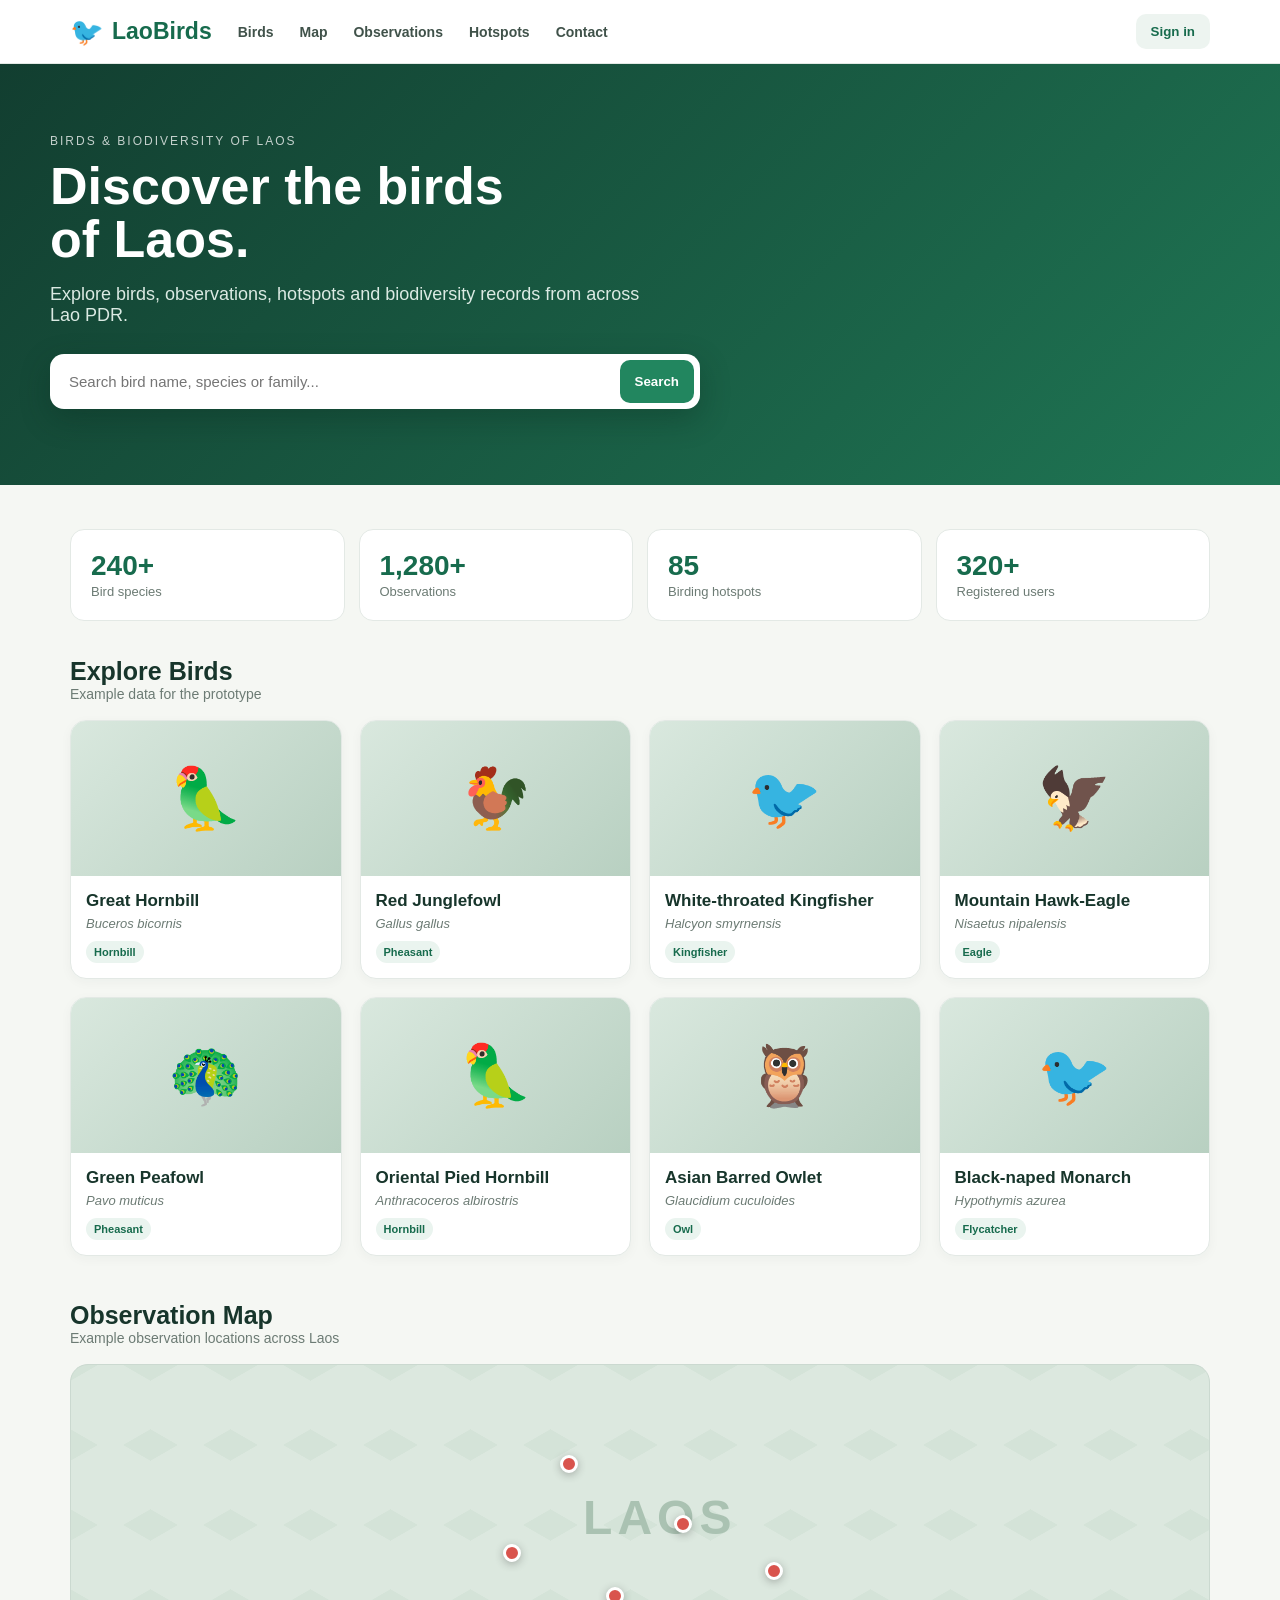
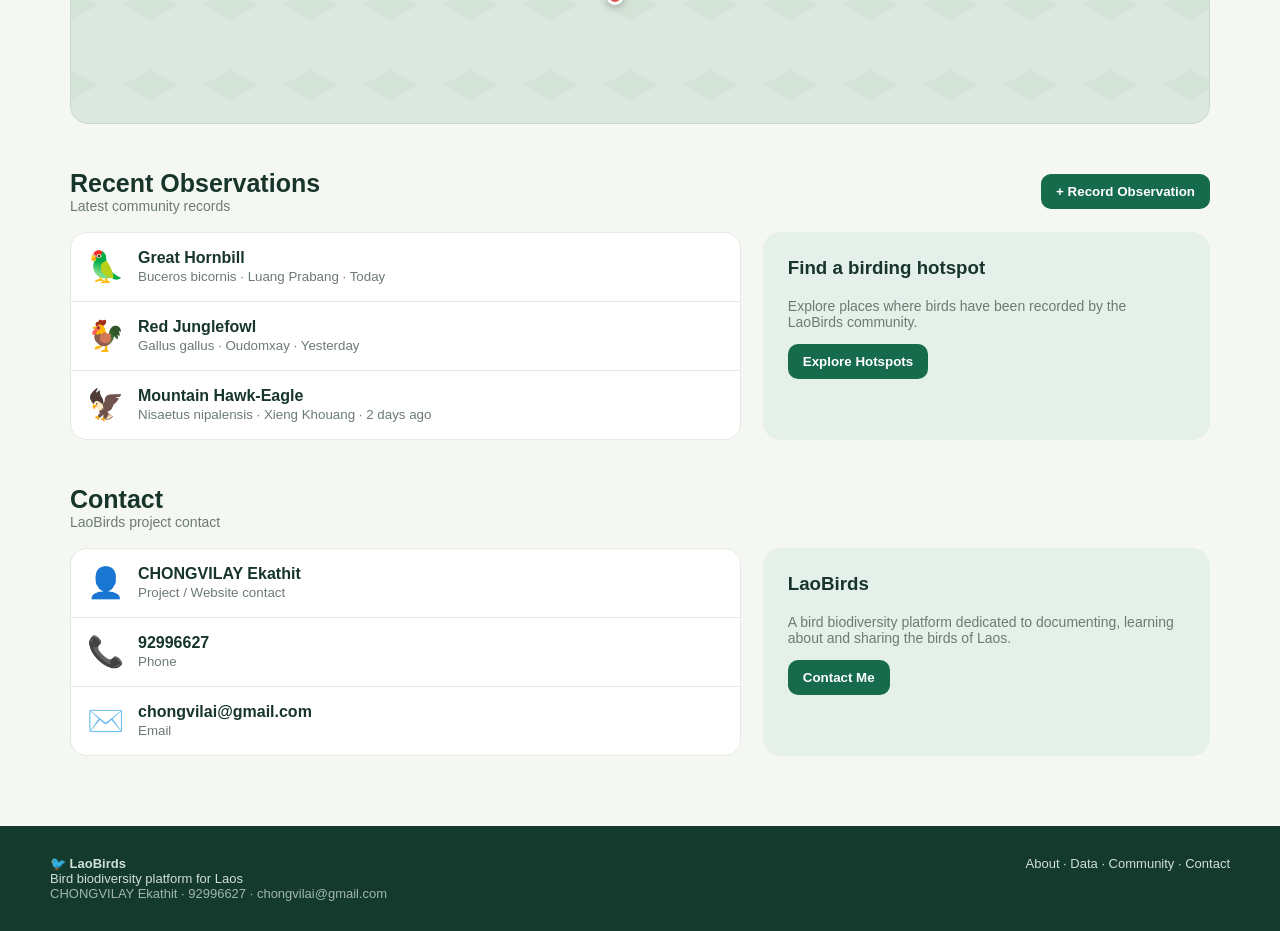
==== index.html @ c9598adb "Rename Index.html to index.html" ====
<!DOCTYPE html>
<html lang="en">
<head>
<meta charset="UTF-8">
<meta name="viewport" content="width=device-width, initial-scale=1.0">
<title>LaoBirds — Prototype</title>
<style>
:root{--green:#176b4d;--green2:#22865f;--cream:#f5f7f3;--dark:#17352b;--muted:#6c7b74;--card:#fff;--line:#e3e9e5}
*{box-sizing:border-box} body{margin:0;font-family:Inter,Arial,sans-serif;background:var(--cream);color:var(--dark)}
header{background:#fff;border-bottom:1px solid var(--line);position:sticky;top:0;z-index:10}
.nav{max-width:1180px;margin:auto;padding:14px 20px;display:flex;align-items:center;gap:26px}
.logo{font-size:23px;font-weight:800;color:var(--green);display:flex;align-items:center;gap:8px}
.logo span{font-size:27px}.nav a{color:#40524a;text-decoration:none;font-weight:600;font-size:14px}.nav a:hover{color:var(--green)}
.spacer{flex:1}.btn{border:0;border-radius:10px;padding:10px 15px;font-weight:700;cursor:pointer}.login{background:#edf4f0;color:var(--green)}
.hero{background:linear-gradient(135deg,#123e30,#1f7654);color:#fff;padding:70px 20px 76px}
.hero-inner{max-width:1180px;margin:auto}.eyebrow{text-transform:uppercase;letter-spacing:2px;font-size:12px;opacity:.75}
h1{font-size:52px;line-height:1.02;margin:12px 0}.hero p{font-size:18px;max-width:600px;color:#dbeae3}
.search{display:flex;max-width:650px;background:#fff;border-radius:14px;padding:6px;margin-top:28px;box-shadow:0 10px 30px #08291d55}
.search input{flex:1;border:0;outline:0;padding:13px;font-size:15px}.search button{background:var(--green2);color:white;border-radius:10px}
main{max-width:1180px;margin:auto;padding:34px 20px 70px}.section-head{display:flex;justify-content:space-between;align-items:center;margin:18px 0}.section-head h2{margin:0;font-size:25px}.muted{color:var(--muted);font-size:14px}
.cards{display:grid;grid-template-columns:repeat(4,1fr);gap:18px}.card{background:var(--card);border:1px solid var(--line);border-radius:16px;overflow:hidden;box-shadow:0 3px 12px #183d2b0a}.bird-img{height:155px;background:linear-gradient(135deg,#d9e8de,#b8d0c1);display:flex;align-items:center;justify-content:center;font-size:60px}.card-body{padding:15px}.card h3{margin:0 0 5px;font-size:17px}.latin{font-style:italic;color:var(--muted);font-size:13px}.tag{display:inline-block;background:#eaf4ef;color:var(--green);font-size:11px;font-weight:700;border-radius:20px;padding:5px 8px;margin-top:10px}
.stats{display:grid;grid-template-columns:repeat(4,1fr);gap:14px;margin:10px 0 36px}.stat{background:#fff;border:1px solid var(--line);padding:20px;border-radius:14px}.stat b{display:block;font-size:28px;color:var(--green)}.stat span{font-size:13px;color:var(--muted)}
.map{height:360px;border-radius:18px;background:#dce8df;position:relative;overflow:hidden;border:1px solid #cbd9d0;background-image:linear-gradient(30deg,#d4e3d8 12%,transparent 12.5%,transparent 87%,#d4e3d8 87.5%),linear-gradient(150deg,#d4e3d8 12%,transparent 12.5%,transparent 87%,#d4e3d8 87.5%);background-size:80px 80px}
.map:before{content:"LAOS";position:absolute;left:45%;top:35%;font-size:48px;font-weight:800;color:#aac2b2;letter-spacing:5px}
.pin{position:absolute;width:18px;height:18px;background:#d9544d;border:3px solid #fff;border-radius:50%;box-shadow:0 2px 8px #3335}.p1{left:43%;top:25%}.p2{left:53%;top:42%}.p3{left:47%;top:62%}.p4{left:61%;top:55%}.p5{left:38%;top:50%}
.activity{display:grid;grid-template-columns:1.5fr 1fr;gap:22px}.list{background:#fff;border:1px solid var(--line);border-radius:16px;overflow:hidden}.obs{padding:16px;border-bottom:1px solid var(--line);display:flex;gap:14px}.obs:last-child{border-bottom:0}.obs .icon{font-size:30px}.obs strong{display:block}.obs small{color:var(--muted)}
.cta{background:#e4f0e9;border-radius:18px;padding:25px}.cta h3{margin-top:0}.primary{background:var(--green);color:#fff}
footer{background:#143a2d;color:#cfe0d8;padding:30px 20px}.foot{max-width:1180px;margin:auto;display:flex;justify-content:space-between;font-size:13px}
.modal{display:none;position:fixed;inset:0;background:#0007;z-index:30;align-items:center;justify-content:center;padding:20px}.modal.open{display:flex}.modalbox{background:#fff;border-radius:18px;max-width:520px;width:100%;padding:25px}.close{float:right;border:0;background:none;font-size:24px;cursor:pointer}
@media(max-width:850px){.cards{grid-template-columns:repeat(2,1fr)}.stats{grid-template-columns:repeat(2,1fr)}.activity{grid-template-columns:1fr}.nav a{display:none}h1{font-size:40px}}
@media(max-width:520px){.cards{grid-template-columns:1fr 1fr;gap:10px}.bird-img{height:115px}.hero{padding-top:45px}.foot{display:block}}
</style>
</head>
<body>
<header><nav class="nav">
<div class="logo"><span>🐦</span> LaoBirds</div>
<a href="#birds">Birds</a><a href="#map">Map</a><a href="#observations">Observations</a><a href="#hotspots">Hotspots</a><a href="#contact">Contact</a>
<div class="spacer"></div><button class="btn login" onclick="openModal()">Sign in</button>
</nav></header>

<section class="hero"><div class="hero-inner">
<div class="eyebrow">Birds & Biodiversity of Laos</div>
<h1>Discover the birds<br>of Laos.</h1>
<p>Explore birds, observations, hotspots and biodiversity records from across Lao PDR.</p>
<div class="search"><input id="search" placeholder="Search bird name, species or family..." oninput="filterBirds()"><button class="btn" onclick="document.getElementById('birds').scrollIntoView({behavior:'smooth'})">Search</button></div>
</div></section>

<main>
<div class="stats">
<div class="stat"><b>240+</b><span>Bird species</span></div>
<div class="stat"><b>1,280+</b><span>Observations</span></div>
<div class="stat"><b>85</b><span>Birding hotspots</span></div>
<div class="stat"><b>320+</b><span>Registered users</span></div>
</div>

<section id="birds"><div class="section-head"><div><h2>Explore Birds</h2><div class="muted">Example data for the prototype</div></div></div>
<div class="cards" id="birdCards"></div></section>

<section id="map" style="margin-top:45px"><div class="section-head"><div><h2>Observation Map</h2><div class="muted">Example observation locations across Laos</div></div></div>
<div class="map"><i class="pin p1"></i><i class="pin p2"></i><i class="pin p3"></i><i class="pin p4"></i><i class="pin p5"></i></div></section>

<section id="observations" style="margin-top:45px"><div class="section-head"><div><h2>Recent Observations</h2><div class="muted">Latest community records</div></div><button class="btn primary" onclick="openModal('Record an Observation')">+ Record Observation</button></div>
<div class="activity">
<div class="list">
<div class="obs"><div class="icon">🦜</div><div><strong>Great Hornbill</strong><small>Buceros bicornis · Luang Prabang · Today</small></div></div>
<div class="obs"><div class="icon">🐓</div><div><strong>Red Junglefowl</strong><small>Gallus gallus · Oudomxay · Yesterday</small></div></div>
<div class="obs"><div class="icon">🦅</div><div><strong>Mountain Hawk-Eagle</strong><small>Nisaetus nipalensis · Xieng Khouang · 2 days ago</small></div></div>
</div>
<div class="cta" id="hotspots"><h3>Find a birding hotspot</h3><p class="muted">Explore places where birds have been recorded by the LaoBirds community.</p><button class="btn primary" onclick="alert('Hotspots module — prototype')">Explore Hotspots</button></div>
</div></section>

<section id="contact" style="margin-top:45px">
  <div class="section-head">
    <div>
      <h2>Contact</h2>
      <div class="muted">LaoBirds project contact</div>
    </div>
  </div>
  <div class="activity">
    <div class="list">
      <div class="obs">
        <div class="icon">👤</div>
        <div><strong>CHONGVILAY Ekathit</strong><small>Project / Website contact</small></div>
      </div>
      <div class="obs">
        <div class="icon">📞</div>
        <div><strong>92996627</strong><small>Phone</small></div>
      </div>
      <div class="obs">
        <div class="icon">✉️</div>
        <div><strong>chongvilai@gmail.com</strong><small>Email</small></div>
      </div>
    </div>
    <div class="cta">
      <h3>LaoBirds</h3>
      <p class="muted">A bird biodiversity platform dedicated to documenting, learning about and sharing the birds of Laos.</p>
      <button class="btn primary" onclick="location.href='mailto:chongvilai@gmail.com'">Contact Me</button>
    </div>
  </div>
</section>

</main>

<footer><div class="foot"><div><b>🐦 LaoBirds</b><br>Bird biodiversity platform for Laos<br><span style='opacity:.75'>CHONGVILAY Ekathit · 92996627 · chongvilai@gmail.com</span></div><div>About · Data · Community · Contact</div></div></footer>

<div class="modal" id="modal"><div class="modalbox"><button class="close" onclick="closeModal()">×</button><h2 id="modalTitle">Sign in</h2><p class="muted">This is a prototype. The real account and database system will be connected later.</p><input style="width:100%;padding:12px;border:1px solid #ddd;border-radius:10px;margin:8px 0" placeholder="Email"><input style="width:100%;padding:12px;border:1px solid #ddd;border-radius:10px;margin:8px 0" placeholder="Password" type="password"><button class="btn primary" style="width:100%;margin-top:8px">Continue</button></div></div>

<script>
const birds=[
["Great Hornbill","Buceros bicornis","🦜","Hornbill"],
["Red Junglefowl","Gallus gallus","🐓","Pheasant"],
["White-throated Kingfisher","Halcyon smyrnensis","🐦","Kingfisher"],
["Mountain Hawk-Eagle","Nisaetus nipalensis","🦅","Eagle"],
["Green Peafowl","Pavo muticus","🦚","Pheasant"],
["Oriental Pied Hornbill","Anthracoceros albirostris","🦜","Hornbill"],
["Asian Barred Owlet","Glaucidium cuculoides","🦉","Owl"],
["Black-naped Monarch","Hypothymis azurea","🐦","Flycatcher"]
];
function renderBirds(list=birds){
document.getElementById('birdCards').innerHTML=list.map((b,i)=>`<article class="card" onclick="openModal('${b[0]}')"><div class="bird-img">${b[2]}</div><div class="card-body"><h3>${b[0]}</h3><div class="latin">${b[1]}</div><span class="tag">${b[3]}</span></div></article>`).join('');
}
function filterBirds(){const q=document.getElementById('search').value.toLowerCase();renderBirds(birds.filter(b=>b.join(' ').toLowerCase().includes(q)))}
function openModal(title='Sign in'){document.getElementById('modalTitle').textContent=title;document.getElementById('modal').classList.add('open')}
function closeModal(){document.getElementById('modal').classList.remove('open')}
renderBirds();
</script>
</body>
</html>
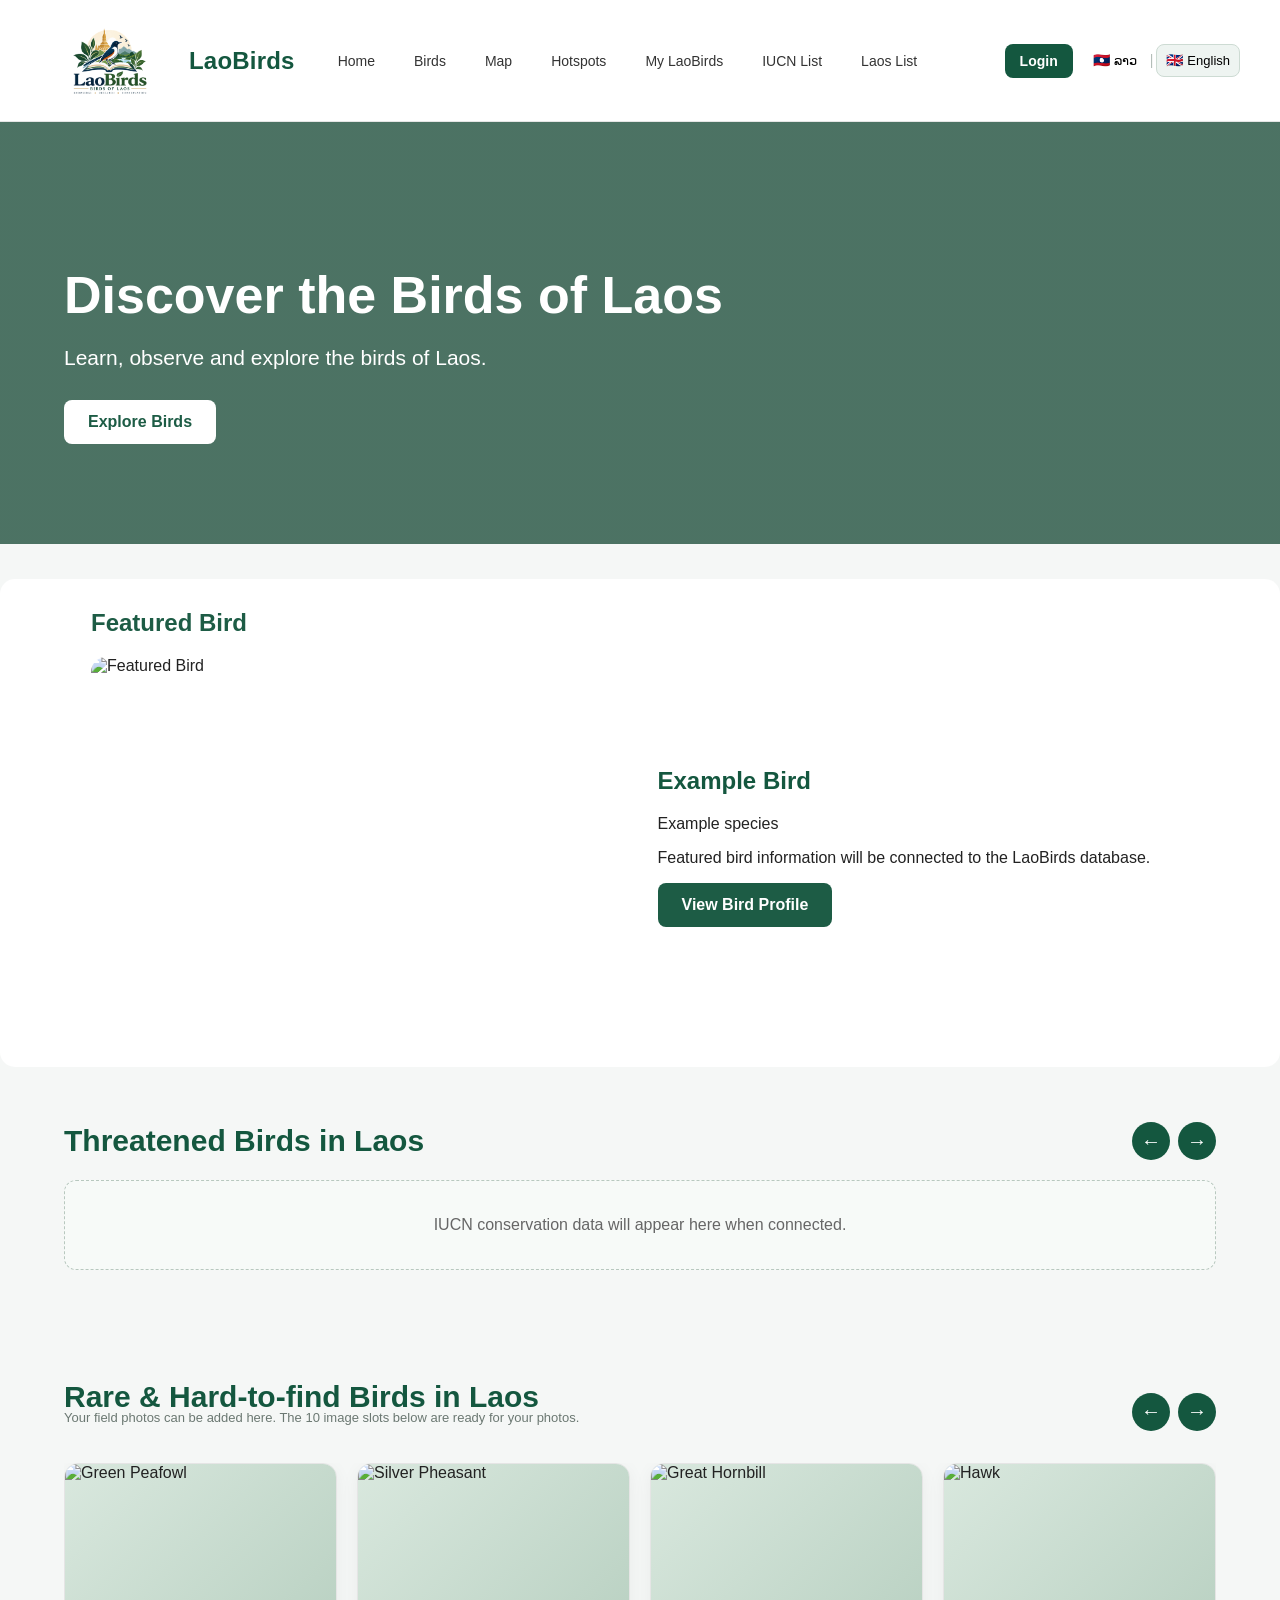
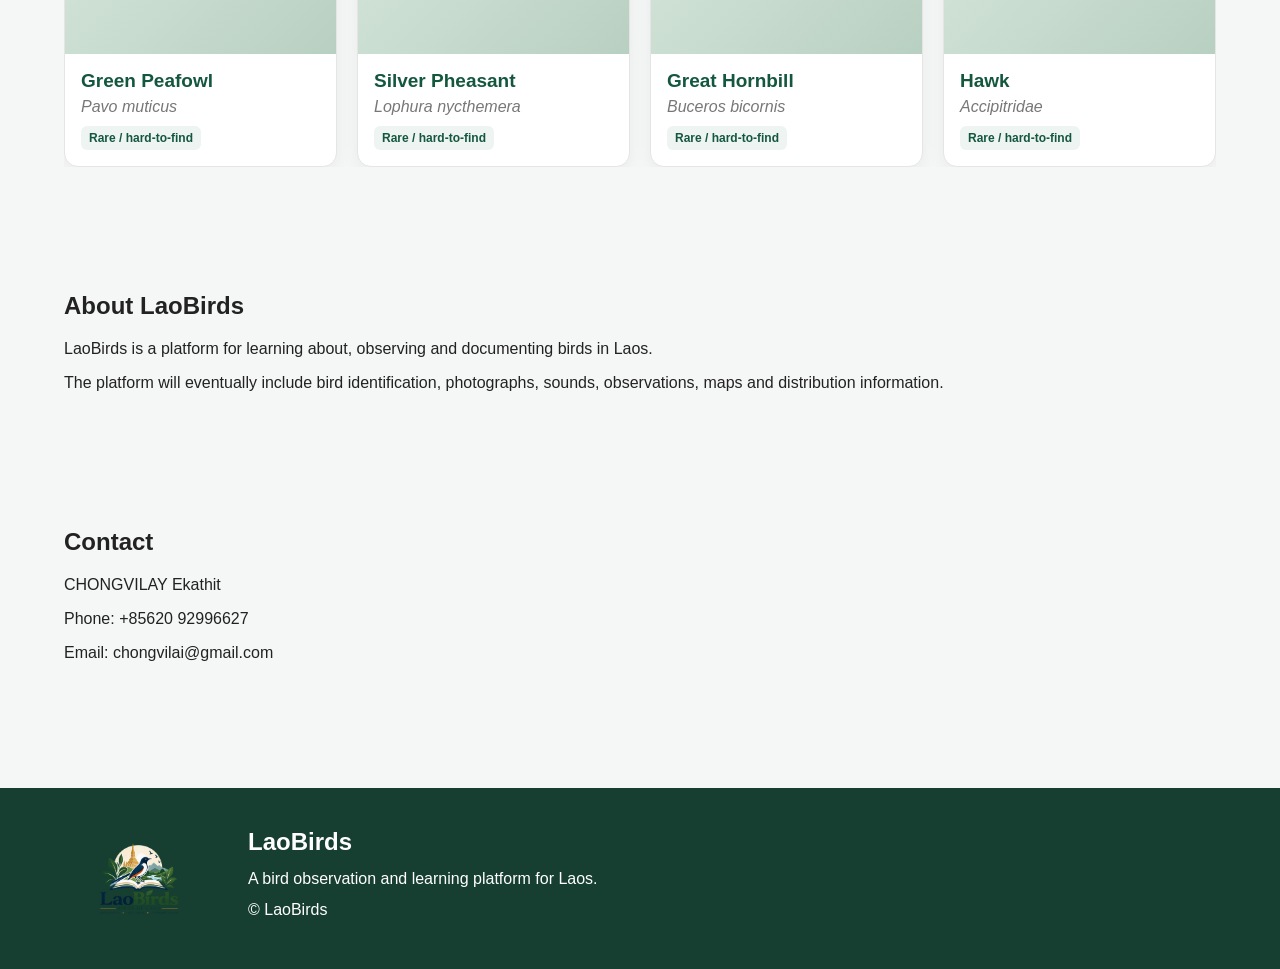
==== commit 0f3d3e00: "Add files via upload" ====
--- a/index.html
+++ b/index.html
@@ -1,128 +1,1281 @@
 <!DOCTYPE html>
 <html lang="en">
 <head>
-<meta charset="UTF-8">
-<meta name="viewport" content="width=device-width, initial-scale=1.0">
-<title>LaoBirds — Prototype</title>
-<style>
-:root{--green:#176b4d;--green2:#22865f;--cream:#f5f7f3;--dark:#17352b;--muted:#6c7b74;--card:#fff;--line:#e3e9e5}
-*{box-sizing:border-box} body{margin:0;font-family:Inter,Arial,sans-serif;background:var(--cream);color:var(--dark)}
-header{background:#fff;border-bottom:1px solid var(--line);position:sticky;top:0;z-index:10}
-.nav{max-width:1180px;margin:auto;padding:14px 20px;display:flex;align-items:center;gap:26px}
-.logo{font-size:23px;font-weight:800;color:var(--green);display:flex;align-items:center;gap:8px}
-.logo span{font-size:27px}.nav a{color:#40524a;text-decoration:none;font-weight:600;font-size:14px}.nav a:hover{color:var(--green)}
-.spacer{flex:1}.btn{border:0;border-radius:10px;padding:10px 15px;font-weight:700;cursor:pointer}.login{background:#edf4f0;color:var(--green)}
-.hero{background:linear-gradient(135deg,#123e30,#1f7654);color:#fff;padding:70px 20px 76px}
-.hero-inner{max-width:1180px;margin:auto}.eyebrow{text-transform:uppercase;letter-spacing:2px;font-size:12px;opacity:.75}
-h1{font-size:52px;line-height:1.02;margin:12px 0}.hero p{font-size:18px;max-width:600px;color:#dbeae3}
-.search{display:flex;max-width:650px;background:#fff;border-radius:14px;padding:6px;margin-top:28px;box-shadow:0 10px 30px #08291d55}
-.search input{flex:1;border:0;outline:0;padding:13px;font-size:15px}.search button{background:var(--green2);color:white;border-radius:10px}
-main{max-width:1180px;margin:auto;padding:34px 20px 70px}.section-head{display:flex;justify-content:space-between;align-items:center;margin:18px 0}.section-head h2{margin:0;font-size:25px}.muted{color:var(--muted);font-size:14px}
-.cards{display:grid;grid-template-columns:repeat(4,1fr);gap:18px}.card{background:var(--card);border:1px solid var(--line);border-radius:16px;overflow:hidden;box-shadow:0 3px 12px #183d2b0a}.bird-img{height:155px;background:linear-gradient(135deg,#d9e8de,#b8d0c1);display:flex;align-items:center;justify-content:center;font-size:60px}.card-body{padding:15px}.card h3{margin:0 0 5px;font-size:17px}.latin{font-style:italic;color:var(--muted);font-size:13px}.tag{display:inline-block;background:#eaf4ef;color:var(--green);font-size:11px;font-weight:700;border-radius:20px;padding:5px 8px;margin-top:10px}
-.stats{display:grid;grid-template-columns:repeat(4,1fr);gap:14px;margin:10px 0 36px}.stat{background:#fff;border:1px solid var(--line);padding:20px;border-radius:14px}.stat b{display:block;font-size:28px;color:var(--green)}.stat span{font-size:13px;color:var(--muted)}
-.map{height:360px;border-radius:18px;background:#dce8df;position:relative;overflow:hidden;border:1px solid #cbd9d0;background-image:linear-gradient(30deg,#d4e3d8 12%,transparent 12.5%,transparent 87%,#d4e3d8 87.5%),linear-gradient(150deg,#d4e3d8 12%,transparent 12.5%,transparent 87%,#d4e3d8 87.5%);background-size:80px 80px}
-.map:before{content:"LAOS";position:absolute;left:45%;top:35%;font-size:48px;font-weight:800;color:#aac2b2;letter-spacing:5px}
-.pin{position:absolute;width:18px;height:18px;background:#d9544d;border:3px solid #fff;border-radius:50%;box-shadow:0 2px 8px #3335}.p1{left:43%;top:25%}.p2{left:53%;top:42%}.p3{left:47%;top:62%}.p4{left:61%;top:55%}.p5{left:38%;top:50%}
-.activity{display:grid;grid-template-columns:1.5fr 1fr;gap:22px}.list{background:#fff;border:1px solid var(--line);border-radius:16px;overflow:hidden}.obs{padding:16px;border-bottom:1px solid var(--line);display:flex;gap:14px}.obs:last-child{border-bottom:0}.obs .icon{font-size:30px}.obs strong{display:block}.obs small{color:var(--muted)}
-.cta{background:#e4f0e9;border-radius:18px;padding:25px}.cta h3{margin-top:0}.primary{background:var(--green);color:#fff}
-footer{background:#143a2d;color:#cfe0d8;padding:30px 20px}.foot{max-width:1180px;margin:auto;display:flex;justify-content:space-between;font-size:13px}
-.modal{display:none;position:fixed;inset:0;background:#0007;z-index:30;align-items:center;justify-content:center;padding:20px}.modal.open{display:flex}.modalbox{background:#fff;border-radius:18px;max-width:520px;width:100%;padding:25px}.close{float:right;border:0;background:none;font-size:24px;cursor:pointer}
-@media(max-width:850px){.cards{grid-template-columns:repeat(2,1fr)}.stats{grid-template-columns:repeat(2,1fr)}.activity{grid-template-columns:1fr}.nav a{display:none}h1{font-size:40px}}
-@media(max-width:520px){.cards{grid-template-columns:1fr 1fr;gap:10px}.bird-img{height:115px}.hero{padding-top:45px}.foot{display:block}}
-</style>
+    <meta charset="UTF-8">
+    <meta name="viewport" content="width=device-width, initial-scale=1.0">
+
+    <title>LaoBirds - Birds of Laos</title>
+
+    <link rel="stylesheet" href="style.css">
+
+    <style>
+        /* =========================================
+           FONT
+           Lao uses Phetsarath OT when installed.
+           English keeps the normal system font.
+        ========================================= */
+        html[lang="lo"] body,
+        html[lang="lo"] body button,
+        html[lang="lo"] body input,
+        html[lang="lo"] body select,
+        html[lang="lo"] body textarea,
+        html[lang="lo"] body a {
+            font-family: "Phetsarath OT", "Noto Sans Lao", sans-serif !important;
+        }
+
+        html[lang="en"] body,
+        html[lang="en"] body button,
+        html[lang="en"] body input,
+        html[lang="en"] body select,
+        html[lang="en"] body textarea,
+        html[lang="en"] body a {
+            font-family: Arial, sans-serif;
+        }
+
+        /* =========================================
+           HEADER
+        ========================================= */
+        header {
+            background: #ffffff;
+            border-bottom: 1px solid #e5e5e5;
+        }
+
+        header .header-content {
+            display: flex;
+            align-items: center;
+            width: 100%;
+            min-height: 85px;
+        }
+
+        .logo {
+            flex-shrink: 0;
+        }
+
+        .logo a {
+            display: flex;
+            align-items: center;
+            gap: 9px;
+            text-decoration: none;
+        }
+
+        .site-logo {
+            height: 70px;
+            width: auto;
+            display: block;
+            object-fit: contain;
+        }
+
+        .logo-name {
+            font-size: 24px;
+            font-weight: 700;
+            color: #14573f;
+            white-space: nowrap;
+            letter-spacing: 0.2px;
+        }
+
+        header nav {
+            display: flex;
+            align-items: center;
+            gap: 14px;
+            margin-left: 18px;
+            width: 100%;
+            flex: 1;
+        }
+
+        header nav > a {
+            white-space: nowrap;
+            text-decoration: none;
+            color: #333333;
+            font-size: 14px;
+            font-weight: 500;
+            transition: 0.2s;
+        }
+
+        header nav > a:hover {
+            color: #14573f;
+        }
+
+        .nav-actions {
+            margin-left: auto;
+            display: inline-flex;
+            align-items: center;
+            gap: 8px;
+            flex-shrink: 0;
+        }
+
+        .login-button {
+            display: inline-flex;
+            align-items: center;
+            justify-content: center;
+            padding: 9px 15px;
+            border-radius: 8px;
+            background: #14573f;
+            color: #ffffff;
+            text-decoration: none;
+            font-size: 14px;
+            font-weight: 700;
+            white-space: nowrap;
+            transition: 0.2s;
+        }
+
+        .login-button:hover {
+            background: #0f4633;
+            color: #ffffff;
+        }
+
+        .language-switcher {
+            display: inline-flex;
+            align-items: center;
+            gap: 3px;
+            margin-left: 2px;
+            white-space: nowrap;
+            flex-shrink: 0;
+        }
+
+        .language-switcher button {
+            border: 1px solid transparent;
+            background: transparent;
+            cursor: pointer;
+            font-size: 14px;
+            line-height: 1.2;
+            padding: 7px 9px;
+            border-radius: 8px;
+            transition: 0.2s;
+            display: inline-flex;
+            align-items: center;
+            gap: 4px;
+            white-space: nowrap;
+        }
+
+        .language-switcher button span {
+            font-size: 13px;
+        }
+
+        .language-switcher button:hover {
+            background: #eef4f1;
+            transform: translateY(-1px);
+        }
+
+        .language-switcher button.active {
+            background: #eef4f1;
+            border-color: #cddbd3;
+        }
+
+        .language-divider {
+            color: #b4beb9;
+            font-size: 14px;
+            user-select: none;
+        }
+
+        /* =========================================
+           HERO
+        ========================================= */
+        .hero {
+            padding: 100px 0;
+            background:
+                linear-gradient(
+                    rgba(20, 70, 50, 0.75),
+                    rgba(20, 70, 50, 0.75)
+                ),
+                url("https://images.unsplash.com/photo-1444464666168-49d633b86797?auto=format&fit=crop&w=1800&q=80");
+            background-size: cover;
+            background-position: center;
+            color: white;
+        }
+
+        .hero h1 {
+            font-size: 52px;
+            max-width: 700px;
+            margin-bottom: 20px;
+        }
+
+        .hero p {
+            font-size: 21px;
+            max-width: 650px;
+            margin-bottom: 30px;
+        }
+
+        .button {
+            display: inline-block;
+            background: #1d5c45;
+            color: white;
+            padding: 13px 24px;
+            border-radius: 8px;
+            text-decoration: none;
+            font-weight: bold;
+        }
+
+        .hero .button {
+            background: white;
+            color: #1d5c45;
+        }
+
+        .button:hover {
+            opacity: 0.85;
+        }
+
+        /* =========================================
+           FEATURED BIRD
+        ========================================= */
+        .bird-card {
+            display: grid;
+            grid-template-columns: 1fr 1fr;
+            gap: 35px;
+            align-items: center;
+        }
+
+        .bird-card img {
+            width: 100%;
+            height: 380px;
+            object-fit: cover;
+            border-radius: 15px;
+        }
+
+        .bird-card h2 {
+            color: #14573f;
+        }
+
+        /* =========================================
+           HIGHLIGHT SECTIONS
+        ========================================= */
+        .highlight-section {
+            padding: 55px 0;
+        }
+
+        .highlight-header {
+            display: flex;
+            align-items: center;
+            justify-content: space-between;
+            margin-bottom: 20px;
+        }
+
+        .highlight-header h2 {
+            color: #14573f;
+            margin: 0;
+            font-size: 30px;
+        }
+
+        .slider-controls {
+            display: flex;
+            gap: 8px;
+        }
+
+        .slider-button {
+            width: 38px;
+            height: 38px;
+            border: none;
+            border-radius: 50%;
+            background: #14573f;
+            color: white;
+            font-size: 20px;
+            cursor: pointer;
+        }
+
+        .slider-button:hover {
+            opacity: 0.85;
+        }
+
+        .slider-window {
+            overflow: hidden;
+            width: 100%;
+        }
+
+        .slider-track {
+            display: flex;
+            gap: 20px;
+            transition: transform 0.5s ease;
+        }
+
+        .highlight-card {
+            flex: 0 0 calc(25% - 15px);
+            background: white;
+            border: 1px solid #e5e5e5;
+            border-radius: 14px;
+            overflow: hidden;
+            box-shadow: 0 5px 18px rgba(0, 0, 0, 0.05);
+            cursor: default;
+        }
+
+        .highlight-card.clickable {
+            cursor: pointer;
+        }
+
+        .highlight-card img {
+            width: 100%;
+            height: 190px;
+            object-fit: cover;
+            display: block;
+            background: #e8efeb;
+        }
+
+        .highlight-card-content {
+            padding: 16px;
+        }
+
+        .highlight-card h3 {
+            margin: 0 0 6px 0;
+            color: #14573f;
+            font-size: 19px;
+        }
+
+        .highlight-card .scientific {
+            font-style: italic;
+            color: #777777;
+            margin-bottom: 10px;
+        }
+
+        .status-badge {
+            display: inline-block;
+            background: #eef4f1;
+            color: #14573f;
+            padding: 5px 8px;
+            border-radius: 6px;
+            font-size: 12px;
+            font-weight: 700;
+        }
+
+        .empty-highlight {
+            background: #f7faf8;
+            border: 1px dashed #b8c8bf;
+            border-radius: 12px;
+            padding: 35px 25px;
+            text-align: center;
+            color: #666666;
+            width: 100%;
+        }
+
+        /* =========================================
+           RARE PHOTO NOTE
+        ========================================= */
+        .rare-note {
+            margin: -4px 0 18px;
+            color: #6b7872;
+            font-size: 13px;
+        }
+
+        /* =========================================
+           ABOUT / CONTACT / FOOTER
+        ========================================= */
+        .about-section,
+        .contact-section {
+            padding: 50px 0;
+        }
+
+        .footer-content {
+            display: flex;
+            align-items: center;
+            gap: 34px;
+        }
+
+        .footer-logo {
+            flex: 0 0 auto;
+        }
+
+        .footer-logo img {
+            width: 150px;
+            height: auto;
+            display: block;
+        }
+
+        .footer-info {
+            flex: 1;
+            text-align: left;
+        }
+
+        .footer-info h3 {
+            margin: 0 0 10px;
+            color: #fff;
+            font-size: 24px;
+        }
+
+        .footer-info p {
+            margin: 6px 0;
+            line-height: 1.6;
+        }
+
+        /* =========================================
+           MOBILE
+        ========================================= */
+        @media (max-width: 1100px) {
+            header .header-content {
+                flex-wrap: wrap;
+                padding-top: 10px;
+                padding-bottom: 10px;
+            }
+
+            header nav {
+                flex-wrap: wrap;
+                gap: 10px;
+                margin-left: 0;
+                margin-top: 8px;
+            }
+
+            .nav-actions {
+                margin-left: 0;
+            }
+
+            .language-switcher {
+                margin-left: 0;
+            }
+
+            .highlight-card {
+                flex: 0 0 calc(33.333% - 14px);
+            }
+        }
+
+        @media (max-width: 800px) {
+            .site-logo {
+                height: 55px;
+            }
+
+            .logo-name {
+                font-size: 20px;
+            }
+
+            header nav {
+                justify-content: flex-start;
+            }
+
+            .nav-actions {
+                width: 100%;
+                justify-content: flex-end;
+                margin-top: 4px;
+            }
+
+            .hero {
+                padding: 70px 0;
+            }
+
+            .hero h1 {
+                font-size: 36px;
+            }
+
+            .bird-card {
+                grid-template-columns: 1fr;
+            }
+
+            .bird-card img {
+                height: 280px;
+            }
+
+            .highlight-card {
+                flex: 0 0 calc(50% - 10px);
+            }
+
+            .footer-content {
+                align-items: center;
+                gap: 18px;
+            }
+
+            .footer-logo img {
+                width: 120px;
+            }
+        }
+
+        @media (max-width: 550px) {
+            .highlight-card {
+                flex: 0 0 100%;
+            }
+
+            .highlight-header h2 {
+                font-size: 23px;
+            }
+        }
+    </style>
 </head>
+
 <body>
-<header><nav class="nav">
-<div class="logo"><span>🐦</span> LaoBirds</div>
-<a href="#birds">Birds</a><a href="#map">Map</a><a href="#observations">Observations</a><a href="#hotspots">Hotspots</a><a href="#contact">Contact</a>
-<div class="spacer"></div><button class="btn login" onclick="openModal()">Sign in</button>
-</nav></header>
-
-<section class="hero"><div class="hero-inner">
-<div class="eyebrow">Birds & Biodiversity of Laos</div>
-<h1>Discover the birds<br>of Laos.</h1>
-<p>Explore birds, observations, hotspots and biodiversity records from across Lao PDR.</p>
-<div class="search"><input id="search" placeholder="Search bird name, species or family..." oninput="filterBirds()"><button class="btn" onclick="document.getElementById('birds').scrollIntoView({behavior:'smooth'})">Search</button></div>
-</div></section>
-
-<main>
-<div class="stats">
-<div class="stat"><b>240+</b><span>Bird species</span></div>
-<div class="stat"><b>1,280+</b><span>Observations</span></div>
-<div class="stat"><b>85</b><span>Birding hotspots</span></div>
-<div class="stat"><b>320+</b><span>Registered users</span></div>
-</div>
-
-<section id="birds"><div class="section-head"><div><h2>Explore Birds</h2><div class="muted">Example data for the prototype</div></div></div>
-<div class="cards" id="birdCards"></div></section>
-
-<section id="map" style="margin-top:45px"><div class="section-head"><div><h2>Observation Map</h2><div class="muted">Example observation locations across Laos</div></div></div>
-<div class="map"><i class="pin p1"></i><i class="pin p2"></i><i class="pin p3"></i><i class="pin p4"></i><i class="pin p5"></i></div></section>
-
-<section id="observations" style="margin-top:45px"><div class="section-head"><div><h2>Recent Observations</h2><div class="muted">Latest community records</div></div><button class="btn primary" onclick="openModal('Record an Observation')">+ Record Observation</button></div>
-<div class="activity">
-<div class="list">
-<div class="obs"><div class="icon">🦜</div><div><strong>Great Hornbill</strong><small>Buceros bicornis · Luang Prabang · Today</small></div></div>
-<div class="obs"><div class="icon">🐓</div><div><strong>Red Junglefowl</strong><small>Gallus gallus · Oudomxay · Yesterday</small></div></div>
-<div class="obs"><div class="icon">🦅</div><div><strong>Mountain Hawk-Eagle</strong><small>Nisaetus nipalensis · Xieng Khouang · 2 days ago</small></div></div>
-</div>
-<div class="cta" id="hotspots"><h3>Find a birding hotspot</h3><p class="muted">Explore places where birds have been recorded by the LaoBirds community.</p><button class="btn primary" onclick="alert('Hotspots module — prototype')">Explore Hotspots</button></div>
-</div></section>
-
-<section id="contact" style="margin-top:45px">
-  <div class="section-head">
-    <div>
-      <h2>Contact</h2>
-      <div class="muted">LaoBirds project contact</div>
+
+<header>
+    <div class="container header-content">
+
+        <div class="logo">
+            <a href="index.html">
+                <img src="logo.png" alt="LaoBirds Logo" class="site-logo">
+                <span class="logo-name">LaoBirds</span>
+            </a>
+        </div>
+
+        <!-- ONE language switcher -->
+        <nav>
+            <a href="index.html" data-en="Home" data-lo="ໜ້າຫຼັກ">Home</a>
+            <a href="birds.html" data-en="Birds" data-lo="ນົກ">Birds</a>
+            <a href="map.html" data-en="Map" data-lo="ແຜນທີ່">Map</a>
+            <a href="hotspots.html" data-en="Hotspots" data-lo="ຈຸດຊົມນົກ">Hotspots</a>
+            <a href="my-laobirds.html" data-en="My LaoBirds" data-lo="My LaoBirds">My LaoBirds</a>
+            <a href="iucn.html" data-en="IUCN List" data-lo="ບັນຊີ IUCN">IUCN List</a>
+            <a href="laos-list.html" data-en="Laos List" data-lo="ບັນຊີນົກລາວ">Laos List</a>
+
+            <div class="nav-actions">
+                <a
+                    href="auth.html"
+                    class="login-button"
+                    data-en="Login"
+                    data-lo="ເຂົ້າລະບົບ"
+                >
+                    Login
+                </a>
+
+                <div class="language-switcher" aria-label="Language">
+                    <button
+                        id="laoButton"
+                        type="button"
+                        title="ພາສາລາວ"
+                        aria-label="ພາສາລາວ"
+                    >🇱🇦 <span>ລາວ</span></button>
+
+                    <span class="language-divider">|</span>
+
+                    <button
+                        id="englishButton"
+                        type="button"
+                        title="English"
+                        aria-label="English"
+                    >🇬🇧 <span>English</span></button>
+                </div>
+            </div>
+        </nav>
+
     </div>
-  </div>
-  <div class="activity">
-    <div class="list">
-      <div class="obs">
-        <div class="icon">👤</div>
-        <div><strong>CHONGVILAY Ekathit</strong><small>Project / Website contact</small></div>
-      </div>
-      <div class="obs">
-        <div class="icon">📞</div>
-        <div><strong>92996627</strong><small>Phone</small></div>
-      </div>
-      <div class="obs">
-        <div class="icon">✉️</div>
-        <div><strong>chongvilai@gmail.com</strong><small>Email</small></div>
-      </div>
+</header>
+
+<section class="hero">
+    <div class="container">
+        <h1
+            data-en="Discover the Birds of Laos"
+            data-lo="ຄົ້ນພົບໂລກຂອງນົກໃນປະເທດລາວ"
+        >
+            Discover the Birds of Laos
+        </h1>
+
+        <p
+            data-en="Learn, observe and explore the birds of Laos."
+            data-lo="ຮຽນຮູ້, ສັງເກດ ແລະ ສຳຫຼວດນົກໃນປະເທດລາວ."
+        >
+            Learn, observe and explore the birds of Laos.
+        </p>
+
+        <a
+            href="birds.html"
+            class="button"
+            data-en="Explore Birds"
+            data-lo="ສຳຫຼວດນົກ"
+        >
+            Explore Birds
+        </a>
     </div>
-    <div class="cta">
-      <h3>LaoBirds</h3>
-      <p class="muted">A bird biodiversity platform dedicated to documenting, learning about and sharing the birds of Laos.</p>
-      <button class="btn primary" onclick="location.href='mailto:chongvilai@gmail.com'">Contact Me</button>
+</section>
+
+<section class="content-section">
+    <div class="container">
+
+        <h2
+            data-en="Featured Bird"
+            data-lo="ນົກແນະນຳ"
+        >
+            Featured Bird
+        </h2>
+
+        <div class="bird-card">
+
+            <img
+                id="featuredBirdImage"
+                src="https://images.unsplash.com/photo-1444464666168-49d633b86797?auto=format&fit=crop&w=1000&q=80"
+                alt="Featured Bird"
+            >
+
+            <div>
+
+                <h2 id="featuredEnglishName">
+                    Example Bird
+                </h2>
+
+                <p id="featuredScientificName">
+                    Example species
+                </p>
+
+                <p
+                    data-en="Featured bird information will be connected to the LaoBirds database."
+                    data-lo="ຂໍ້ມູນນົກແນະນຳຈະເຊື່ອມຕໍ່ກັບຖານຂໍ້ມູນ LaoBirds."
+                >
+                    Featured bird information will be connected to the LaoBirds database.
+                </p>
+
+                <a
+                    id="featuredBirdButton"
+                    href="birds.html"
+                    class="button"
+                    data-en="View Bird Profile"
+                    data-lo="ເບິ່ງຂໍ້ມູນນົກ"
+                >
+                    View Bird Profile
+                </a>
+
+            </div>
+        </div>
+
     </div>
-  </div>
 </section>
 
-</main>
-
-<footer><div class="foot"><div><b>🐦 LaoBirds</b><br>Bird biodiversity platform for Laos<br><span style='opacity:.75'>CHONGVILAY Ekathit · 92996627 · chongvilai@gmail.com</span></div><div>About · Data · Community · Contact</div></div></footer>
-
-<div class="modal" id="modal"><div class="modalbox"><button class="close" onclick="closeModal()">×</button><h2 id="modalTitle">Sign in</h2><p class="muted">This is a prototype. The real account and database system will be connected later.</p><input style="width:100%;padding:12px;border:1px solid #ddd;border-radius:10px;margin:8px 0" placeholder="Email"><input style="width:100%;padding:12px;border:1px solid #ddd;border-radius:10px;margin:8px 0" placeholder="Password" type="password"><button class="btn primary" style="width:100%;margin-top:8px">Continue</button></div></div>
+<!-- =========================================
+     THREATENED BIRDS
+========================================== -->
+<section class="highlight-section">
+    <div class="container">
+
+        <div class="highlight-header">
+            <h2
+                data-en="Threatened Birds in Laos"
+                data-lo="ນົກທີ່ຖືກຄຸກຄາມໃນປະເທດລາວ"
+            >
+                Threatened Birds in Laos
+            </h2>
+
+            <div class="slider-controls">
+                <button id="threatenedPrev" class="slider-button" type="button">←</button>
+                <button id="threatenedNext" class="slider-button" type="button">→</button>
+            </div>
+        </div>
+
+        <div class="slider-window">
+            <div id="threatenedTrack" class="slider-track"></div>
+        </div>
+
+    </div>
+</section>
+
+<!-- =========================================
+     RARE BIRDS
+========================================== -->
+<section class="highlight-section">
+    <div class="container">
+
+        <div class="highlight-header">
+            <div>
+                <h2
+                    data-en="Rare & Hard-to-find Birds in Laos"
+                    data-lo="ນົກຫາຍາກ ແລະ ພົບເຫັນຍາກໃນລາວ"
+                >
+                    Rare & Hard-to-find Birds in Laos
+                </h2>
+
+                <p
+                    class="rare-note"
+                    data-en="Your field photos can be added here. The 10 image slots below are ready for your photos."
+                    data-lo="ຮູບພາບຈາກການສຳຫຼວດຂອງທ່ານສາມາດເພີ່ມຢູ່ນີ້. ດ້ານລຸ່ມມີ 10 ຊ່ອງສຳລັບຮູບພາບ."
+                >
+                    Your field photos can be added here. The 10 image slots below are ready for your photos.
+                </p>
+            </div>
+
+            <div class="slider-controls">
+                <button id="rarePrev" class="slider-button" type="button">←</button>
+                <button id="rareNext" class="slider-button" type="button">→</button>
+            </div>
+        </div>
+
+        <div class="slider-window">
+            <div id="rareTrack" class="slider-track"></div>
+        </div>
+
+    </div>
+</section>
+
+<section class="about-section">
+    <div class="container">
+
+        <h2
+            data-en="About LaoBirds"
+            data-lo="ກ່ຽວກັບ LaoBirds"
+        >
+            About LaoBirds
+        </h2>
+
+        <p
+            data-en="LaoBirds is a platform for learning about, observing and documenting birds in Laos."
+            data-lo="LaoBirds ແມ່ນເວັບໄຊສຳລັບຮຽນຮູ້, ສັງເກດ ແລະ ບັນທຶກຂໍ້ມູນນົກໃນປະເທດລາວ."
+        >
+            LaoBirds is a platform for learning about, observing and documenting birds in Laos.
+        </p>
+
+        <p
+            data-en="The platform will eventually include bird identification, photographs, sounds, observations, maps and distribution information."
+            data-lo="ໃນອະນາຄົດ ເວັບໄຊຈະປະກອບມີການຈຳແນກນົກ, ຮູບພາບ, ສຽງນົກ, ການບັນທຶກ, ແຜນທີ່ ແລະ ຂໍ້ມູນການກະຈາຍພັນ."
+        >
+            The platform will eventually include bird identification, photographs, sounds, observations, maps and distribution information.
+        </p>
+
+    </div>
+</section>
+
+<section class="contact-section">
+    <div class="container">
+
+        <h2
+            data-en="Contact"
+            data-lo="ຕິດຕໍ່"
+        >
+            Contact
+        </h2>
+
+        <p>CHONGVILAY Ekathit</p>
+        <p>Phone: +85620 92996627</p>
+        <p>Email: chongvilai@gmail.com</p>
+
+    </div>
+</section>
+
+<footer>
+    <div class="container footer-content">
+
+        <div class="footer-logo">
+            <img src="logo.png" alt="LaoBirds Logo">
+        </div>
+
+        <div class="footer-info">
+
+            <h3>LaoBirds</h3>
+
+            <p
+                data-en="A bird observation and learning platform for Laos."
+                data-lo="ເວັບໄຊສຳລັບຮຽນຮູ້ ແລະ ບັນທຶກການພົບເຫັນນົກໃນປະເທດລາວ."
+            >
+                A bird observation and learning platform for Laos.
+            </p>
+
+            <p>© LaoBirds</p>
+
+        </div>
+    </div>
+</footer>
+
+<script src="data.js"></script>
 
 <script>
-const birds=[
-["Great Hornbill","Buceros bicornis","🦜","Hornbill"],
-["Red Junglefowl","Gallus gallus","🐓","Pheasant"],
-["White-throated Kingfisher","Halcyon smyrnensis","🐦","Kingfisher"],
-["Mountain Hawk-Eagle","Nisaetus nipalensis","🦅","Eagle"],
-["Green Peafowl","Pavo muticus","🦚","Pheasant"],
-["Oriental Pied Hornbill","Anthracoceros albirostris","🦜","Hornbill"],
-["Asian Barred Owlet","Glaucidium cuculoides","🦉","Owl"],
-["Black-naped Monarch","Hypothymis azurea","🐦","Flycatcher"]
+    /* =========================================
+       LANGUAGE
+    ========================================= */
+
+    let currentLanguage =
+        localStorage.getItem("laobirds-language") || "en";
+
+    function getText(value) {
+
+        if (value === undefined || value === null) {
+            return "";
+        }
+
+        if (typeof value === "object") {
+            return value[currentLanguage] || value.en || value.lo || "";
+        }
+
+        return value;
+    }
+
+    /* =========================================
+       FEATURED BIRD
+    ========================================= */
+
+    function loadFeaturedBird() {
+
+        if (
+            typeof birds === "undefined" ||
+            !Array.isArray(birds) ||
+            birds.length === 0
+        ) {
+            return;
+        }
+
+        const bird = birds[0];
+
+        document
+            .getElementById("featuredEnglishName")
+            .textContent = getText(bird.englishName);
+
+        document
+            .getElementById("featuredScientificName")
+            .textContent = getText(bird.scientificName);
+
+        if (bird.mainImage) {
+            document
+                .getElementById("featuredBirdImage")
+                .src = bird.mainImage;
+        }
+
+        /*
+            Important:
+            The profile button follows the actual bird ID.
+            It is NOT permanently locked to id=001.
+        */
+        document
+            .getElementById("featuredBirdButton")
+            .href =
+                "species.html?id=" +
+                encodeURIComponent(bird.id);
+    }
+
+    /* =========================================
+       RARE BIRD PHOTOS
+       Actual files are in images/rare/
+       rare (1).png ... rare (10).png
+       ========================================= */
+
+    const rareBirds = [
+    {
+        image: "images/rare/rare (1).png",
+        id: "LB-001",
+        englishName: "Green Peafowl",
+        laoName: "ນົກຍູງ",
+        scientificName: "Pavo muticus",
+        labelEn: "Rare / hard-to-find",
+        labelLo: "ຫາຍາກ / ພົບເຫັນຍາກ"
+    },
+    {
+        image: "images/rare/rare (2).png",
+        id: "LB-002",
+        englishName: "Silver Pheasant",
+        laoName: "ໄກ່ຂວາຫຼວງ (ໄກ້ຂວາຫຼວງຫຼັງຂາວ)",
+        scientificName: "Lophura nycthemera",
+        labelEn: "Rare / hard-to-find",
+        labelLo: "ຫາຍາກ / ພົບເຫັນຍາກ"
+    },
+    {
+        image: "images/rare/rare (3).png",
+        id: "LB-003",
+        englishName: "Great Hornbill",
+        laoName: "ນົກກົດຄໍຄຳ",
+        scientificName: "Buceros bicornis",
+        labelEn: "Rare / hard-to-find",
+        labelLo: "ຫາຍາກ / ພົບເຫັນຍາກ"
+    },
+    {
+        image: "images/rare/rare (4).jpg",
+        id: "LB-004",
+        englishName: "Hawk",
+        laoName: "ແຫຼວມຸມ",
+        scientificName: "Accipitridae",
+        labelEn: "Rare / hard-to-find",
+        labelLo: "ຫາຍາກ / ພົບເຫັນຍາກ"
+    },
+    {
+        image: "images/rare/rare (5).png",
+        id: "LB-005",
+        englishName: "Baya Weaver",
+        laoName: "ນົກກະຈອກຟ້າເອີກເຫຼືອງ",
+        scientificName: "Ploceus philippinus",
+        labelEn: "Rare / hard-to-find",
+        labelLo: "ຫາຍາກ / ພົບເຫັນຍາກ"
+    },
+    {
+        image: "images/rare/rare (6).png",
+        id: "LB-006",
+        englishName: "Imperial Eagle",
+        laoName: "ແຫຼວອິນຊີປານ້ອຍ",
+        scientificName: "Aquila heliaca",
+        labelEn: "Rare / hard-to-find",
+        labelLo: "ຫາຍາກ / ພົບເຫັນຍາກ"
+    },
+    {
+        image: "images/rare/rare (7).png",
+        id: "LB-007",
+        englishName: "Red-billed Blue Magpie",
+        laoName: "ນົກສີດາ",
+        scientificName: "Urocissa erythroryncha",
+        labelEn: "Rare / hard-to-find",
+        labelLo: "ຫາຍາກ / ພົບເຫັນຍາກ"
+    },
+    {
+        image: "images/rare/rare (8).png",
+        id: "LB-008",
+        englishName: "Oriental Darter",
+        laoName: "ນົກຄໍງູ",
+        scientificName: "Anhinga melanogaster",
+        labelEn: "Rare / hard-to-find",
+        labelLo: "ຫາຍາກ / ພົບເຫັນຍາກ"
+    },
+    {
+        image: "images/rare/rare (9).png",
+        id: "LB-009",
+        englishName: "Lesser Fish Eagle",
+        laoName: "ແຫຼວອິນຊີ",
+        scientificName: "Ichthyophaga humilis",
+        labelEn: "Rare / hard-to-find",
+        labelLo: "ຫາຍາກ / ພົບເຫັນຍາກ"
+    },
+    {
+        image: "images/rare/rare (10).png",
+        id: "LB-010",
+        englishName: "Garganey",
+        laoName: "ນົກເປັດລາຍ",
+        scientificName: "Spatula querquedula",
+        labelEn: "Rare / hard-to-find",
+        labelLo: "ຫາຍາກ / ພົບເຫັນຍາກ"
+    }
 ];
-function renderBirds(list=birds){
-document.getElementById('birdCards').innerHTML=list.map((b,i)=>`<article class="card" onclick="openModal('${b[0]}')"><div class="bird-img">${b[2]}</div><div class="card-body"><h3>${b[0]}</h3><div class="latin">${b[1]}</div><span class="tag">${b[3]}</span></div></article>`).join('');
-}
-function filterBirds(){const q=document.getElementById('search').value.toLowerCase();renderBirds(birds.filter(b=>b.join(' ').toLowerCase().includes(q)))}
-function openModal(title='Sign in'){document.getElementById('modalTitle').textContent=title;document.getElementById('modal').classList.add('open')}
-function closeModal(){document.getElementById('modal').classList.remove('open')}
-renderBirds();
+
+    function createRareCard(bird) {
+
+        const card = document.createElement("article");
+        card.className = "highlight-card";
+
+        const image = document.createElement("img");
+        image.src = bird.image;
+        image.alt = bird.englishName;
+
+        /* Show a clean placeholder until the real image is present. */
+        image.onerror = function () {
+            this.removeAttribute("src");
+            this.style.display = "block";
+            this.style.background =
+                "linear-gradient(135deg,#d9e8de,#b8d0c1)";
+        };
+
+        const content = document.createElement("div");
+        content.className = "highlight-card-content";
+
+        const title = document.createElement("h3");
+
+        title.textContent =
+            currentLanguage === "lo"
+                ? bird.laoName
+                : bird.englishName;
+
+        const scientific = document.createElement("div");
+        scientific.className = "scientific";
+        scientific.textContent = bird.scientificName || "";
+
+        const badge = document.createElement("span");
+        badge.className = "status-badge";
+        badge.textContent =
+            currentLanguage === "lo"
+                ? bird.labelLo
+                : bird.labelEn;
+
+        content.appendChild(title);
+        content.appendChild(scientific);
+        content.appendChild(badge);
+
+        card.appendChild(image);
+        card.appendChild(content);
+
+        /*
+            We will activate profile links later,
+            after each rare bird receives its real ID.
+        */
+        if (bird.id) {
+
+            card.classList.add("clickable");
+
+            card.addEventListener("click", function () {
+                window.location.href =
+                    "species.html?id=" +
+                    encodeURIComponent(bird.id);
+            });
+        }
+
+        return card;
+    }
+
+    function renderRareBirds() {
+
+        const track =
+            document.getElementById("rareTrack");
+
+        track.innerHTML = "";
+
+        rareBirds.forEach(function (bird) {
+            track.appendChild(createRareCard(bird));
+        });
+    }
+
+    /* =========================================
+       THREATENED SECTION
+    ========================================= */
+
+    function renderThreatenedBirds() {
+
+        const track =
+            document.getElementById("threatenedTrack");
+
+        track.innerHTML = "";
+
+        if (
+            typeof birds === "undefined" ||
+            !Array.isArray(birds)
+        ) {
+            return;
+        }
+
+        const threatened =
+            birds.filter(function (bird) {
+                return (
+                    bird.iucnStatus ||
+                    bird.iucnCategory
+                );
+            });
+
+        if (threatened.length === 0) {
+
+            const empty =
+                document.createElement("div");
+
+            empty.className = "empty-highlight";
+
+            empty.textContent =
+                currentLanguage === "lo"
+                    ? "ຂໍ້ມູນ IUCN ຈະສະແດງຢູ່ບ່ອນນີ້ເມື່ອເຊື່ອມຖານຂໍ້ມູນ."
+                    : "IUCN conservation data will appear here when connected.";
+
+            track.appendChild(empty);
+            return;
+        }
+
+        threatened.forEach(function (bird) {
+
+            const card =
+                document.createElement("article");
+
+            card.className = "highlight-card clickable";
+
+            const image =
+                bird.mainImage ||
+                "https://images.unsplash.com/photo-1444464666168-49d633b86797?auto=format&fit=crop&w=800&q=80";
+
+            card.innerHTML = `
+                <img src="${image}" alt="${getText(bird.englishName)}">
+
+                <div class="highlight-card-content">
+                    <h3>
+                        ${
+                            currentLanguage === "lo"
+                                ? getText(bird.laoName)
+                                : getText(bird.englishName)
+                        }
+                    </h3>
+
+                    <div class="scientific">
+                        ${getText(bird.scientificName)}
+                    </div>
+
+                    <span class="status-badge">
+                        ${
+                            currentLanguage === "lo"
+                                ? getText(bird.iucnStatus || bird.iucnCategory)
+                                : getText(bird.iucnStatus || bird.iucnCategory)
+                        }
+                    </span>
+                </div>
+            `;
+
+            card.addEventListener("click", function () {
+                window.location.href =
+                    "species.html?id=" +
+                    encodeURIComponent(bird.id);
+            });
+
+            track.appendChild(card);
+        });
+    }
+
+    /* =========================================
+       SLIDER SYSTEM
+    ========================================= */
+
+    const sliders = {
+        threatened: {
+            track: "threatenedTrack",
+            position: 0
+        },
+        rare: {
+            track: "rareTrack",
+            position: 0
+        }
+    };
+
+    function moveSlider(type, direction) {
+
+        const slider = sliders[type];
+
+        const track =
+            document.getElementById(slider.track);
+
+        const cards =
+            track.querySelectorAll(".highlight-card");
+
+        if (cards.length === 0) {
+            return;
+        }
+
+        const cardWidth =
+            cards[0].offsetWidth + 20;
+
+        const visibleCards =
+            window.innerWidth <= 550
+                ? 1
+                : window.innerWidth <= 800
+                    ? 2
+                    : window.innerWidth <= 1100
+                        ? 3
+                        : 4;
+
+        const maxPosition =
+            Math.max(
+                0,
+                cards.length - visibleCards
+            );
+
+        slider.position += direction;
+
+        if (slider.position > maxPosition) {
+            slider.position = 0;
+        }
+
+        if (slider.position < 0) {
+            slider.position = maxPosition;
+        }
+
+        track.style.transform =
+            "translateX(-" +
+            (slider.position * cardWidth) +
+            "px)";
+    }
+
+    document
+        .getElementById("threatenedPrev")
+        .addEventListener("click", function () {
+            moveSlider("threatened", -1);
+        });
+
+    document
+        .getElementById("threatenedNext")
+        .addEventListener("click", function () {
+            moveSlider("threatened", 1);
+        });
+
+    document
+        .getElementById("rarePrev")
+        .addEventListener("click", function () {
+            moveSlider("rare", -1);
+        });
+
+    document
+        .getElementById("rareNext")
+        .addEventListener("click", function () {
+            moveSlider("rare", 1);
+        });
+
+    /* =========================================
+       AUTO SLIDE
+       Move each carousel automatically every 5 seconds.
+       ========================================= */
+
+    let threatenedAutoSlide = null;
+    let rareAutoSlide = null;
+
+    function startAutoSlides() {
+
+        if (threatenedAutoSlide) {
+            clearInterval(threatenedAutoSlide);
+        }
+
+        if (rareAutoSlide) {
+            clearInterval(rareAutoSlide);
+        }
+
+        threatenedAutoSlide = setInterval(function () {
+            moveSlider("threatened", 1);
+        }, 5000);
+
+        rareAutoSlide = setInterval(function () {
+            moveSlider("rare", 1);
+        }, 5000);
+    }
+
+    startAutoSlides();
+
+    /* =========================================
+       LANGUAGE
+    ========================================= */
+
+    function updatePageLanguage() {
+
+        document.documentElement.lang =
+            currentLanguage === "lo"
+                ? "lo"
+                : "en";
+
+        document
+            .querySelectorAll("[data-en][data-lo]")
+            .forEach(function (element) {
+
+                element.textContent =
+                    currentLanguage === "lo"
+                        ? element.getAttribute("data-lo")
+                        : element.getAttribute("data-en");
+            });
+
+        document
+            .getElementById("laoButton")
+            .classList.toggle(
+                "active",
+                currentLanguage === "lo"
+            );
+
+        document
+            .getElementById("englishButton")
+            .classList.toggle(
+                "active",
+                currentLanguage === "en"
+            );
+
+        loadFeaturedBird();
+        renderThreatenedBirds();
+        renderRareBirds();
+
+        sliders.threatened.position = 0;
+        sliders.rare.position = 0;
+
+        document.getElementById("threatenedTrack").style.transform = "translateX(0)";
+        document.getElementById("rareTrack").style.transform = "translateX(0)";
+
+        /* Restart automatic carousel movement after re-rendering */
+        startAutoSlides();
+    }
+
+    document
+        .getElementById("laoButton")
+        .addEventListener("click", function () {
+
+            currentLanguage = "lo";
+
+            localStorage.setItem(
+                "laobirds-language",
+                "lo"
+            );
+
+            updatePageLanguage();
+        });
+
+    document
+        .getElementById("englishButton")
+        .addEventListener("click", function () {
+
+            currentLanguage = "en";
+
+            localStorage.setItem(
+                "laobirds-language",
+                "en"
+            );
+
+            updatePageLanguage();
+        });
+
+    /* =========================================
+       START
+    ========================================= */
+
+    updatePageLanguage();
 </script>
+
 </body>
 </html>
--- a/style.css
+++ b/style.css
@@ -0,0 +1,319 @@
+* {
+    box-sizing: border-box;
+}
+
+body {
+    margin: 0;
+    font-family: Arial, Helvetica, sans-serif;
+    background: #f5f7f6;
+    color: #222;
+}
+
+.container {
+    width: 90%;
+    max-width: 1200px;
+    margin: auto;
+}
+
+
+/* HEADER */
+
+header {
+    background: white;
+    border-bottom: 1px solid #ddd;
+    padding: 18px 0;
+}
+
+.header-content {
+    display: flex;
+    justify-content: space-between;
+    align-items: center;
+}
+
+.logo a {
+    font-size: 25px;
+    font-weight: bold;
+    text-decoration: none;
+    color: #92e6c7;
+}
+
+nav a {
+    margin-left: 25px;
+    text-decoration: none;
+    color: #333;
+}
+
+
+/* SPECIES HEADER */
+
+.species-header {
+    margin-top: 40px;
+    display: grid;
+    grid-template-columns: 1.2fr 1fr;
+    gap: 40px;
+    align-items: center;
+}
+
+.species-image img {
+    width: 100%;
+    height: 450px;
+    object-fit: cover;
+    border-radius: 15px;
+}
+
+.species-info h1 {
+    font-size: 42px;
+    margin: 10px 0;
+}
+
+.species-info h2 {
+    font-size: 22px;
+    font-weight: normal;
+    font-style: italic;
+    color: #666;
+}
+
+.species-info p {
+    font-size: 20px;
+}
+
+.label {
+    font-size: 13px !important;
+    letter-spacing: 2px;
+    color: #1d5c45;
+    font-weight: bold;
+}
+
+
+/* BASIC INFO */
+
+.basic-info {
+    margin-top: 30px;
+    display: grid;
+    grid-template-columns: repeat(3, 1fr);
+    gap: 15px;
+}
+
+.basic-info div {
+    background: white;
+    padding: 15px;
+    border-radius: 10px;
+}
+
+.basic-info strong,
+.basic-info span {
+    display: block;
+}
+
+.basic-info strong {
+    font-size: 13px;
+    color: #777;
+    margin-bottom: 5px;
+}
+
+
+/* CONTENT */
+
+.content-section {
+    background: white;
+    margin-top: 35px;
+    padding: 30px;
+    border-radius: 15px;
+}
+
+.content-section h2 {
+    color: #1d5c45;
+    margin-top: 0;
+}
+
+
+/* IDENTIFICATION IMAGE */
+
+.identification-image {
+    margin-top: 25px;
+}
+
+.identification-image img {
+    width: 100%;
+    max-height: 600px;
+    object-fit: cover;
+    border-radius: 12px;
+}
+
+
+/* FEATURES */
+
+.feature-grid {
+    margin-top: 25px;
+
+    display: grid;
+
+    grid-template-columns: repeat(3, 1fr);
+
+    gap: 20px;
+}
+
+.feature-card {
+    background: #f5f7f6;
+    padding: 20px;
+    border-radius: 12px;
+}
+
+.feature-card h3 {
+    margin-top: 0;
+    color: #1d5c45;
+}
+
+
+/* KEY FEATURES */
+
+#keyFeatures li {
+    margin-bottom: 10px;
+}
+
+
+/* SIMILAR SPECIES */
+
+.similar-grid {
+    display: grid;
+
+    grid-template-columns: repeat(3, 1fr);
+
+    gap: 20px;
+
+    margin-top: 20px;
+}
+
+.similar-card {
+    background: #f5f7f6;
+    padding: 20px;
+    border-radius: 12px;
+}
+
+
+/* MAP */
+
+.map-placeholder {
+    height: 350px;
+
+    background: #e8eeeb;
+
+    border-radius: 12px;
+
+    display: flex;
+
+    justify-content: center;
+
+    align-items: center;
+
+    color: #666;
+}
+
+
+/* OBSERVATION */
+
+.observation-placeholder {
+    background: #f5f7f6;
+
+    padding: 30px;
+
+    border-radius: 12px;
+}
+
+
+/* FOOTER */
+
+footer {
+    margin-top: 60px;
+
+    background: #173f31;
+
+    color: white;
+
+    padding: 40px 0;
+}
+
+
+/* MOBILE */
+
+@media (max-width: 800px) {
+
+    .header-content {
+        flex-direction: column;
+
+        gap: 15px;
+    }
+
+    nav a {
+        margin: 5px;
+    }
+
+    .species-header {
+        grid-template-columns: 1fr;
+    }
+
+    .species-image img {
+        height: 300px;
+    }
+
+    .species-info h1 {
+        font-size: 32px;
+    }
+
+    .basic-info {
+        grid-template-columns: 1fr;
+    }
+
+    .feature-grid {
+        grid-template-columns: 1fr;
+    }
+
+    .similar-grid {
+        grid-template-columns: 1fr;
+    }
+}/* =========================================
+   LAOBIRDS LOGO
+========================================= */
+
+.site-logo {
+
+    height: 70px;
+
+    width: auto;
+
+    display: block;
+
+    object-fit: contain;
+
+}
+
+
+.logo a {
+
+    display: flex;
+
+    align-items: center;
+
+    text-decoration: none;
+
+}
+/* Lao font */
+html[lang="lo"] body,
+html[lang="lo"] body button,
+html[lang="lo"] body input,
+html[lang="lo"] body select,
+html[lang="lo"] body textarea,
+html[lang="lo"] body a {
+    font-family: "Phetsarath OT", sans-serif !important;
+}
+/* Mobile */
+
+@media (max-width: 800px) {
+
+    .site-logo {
+
+        height: 55px;
+
+    }
+
+}
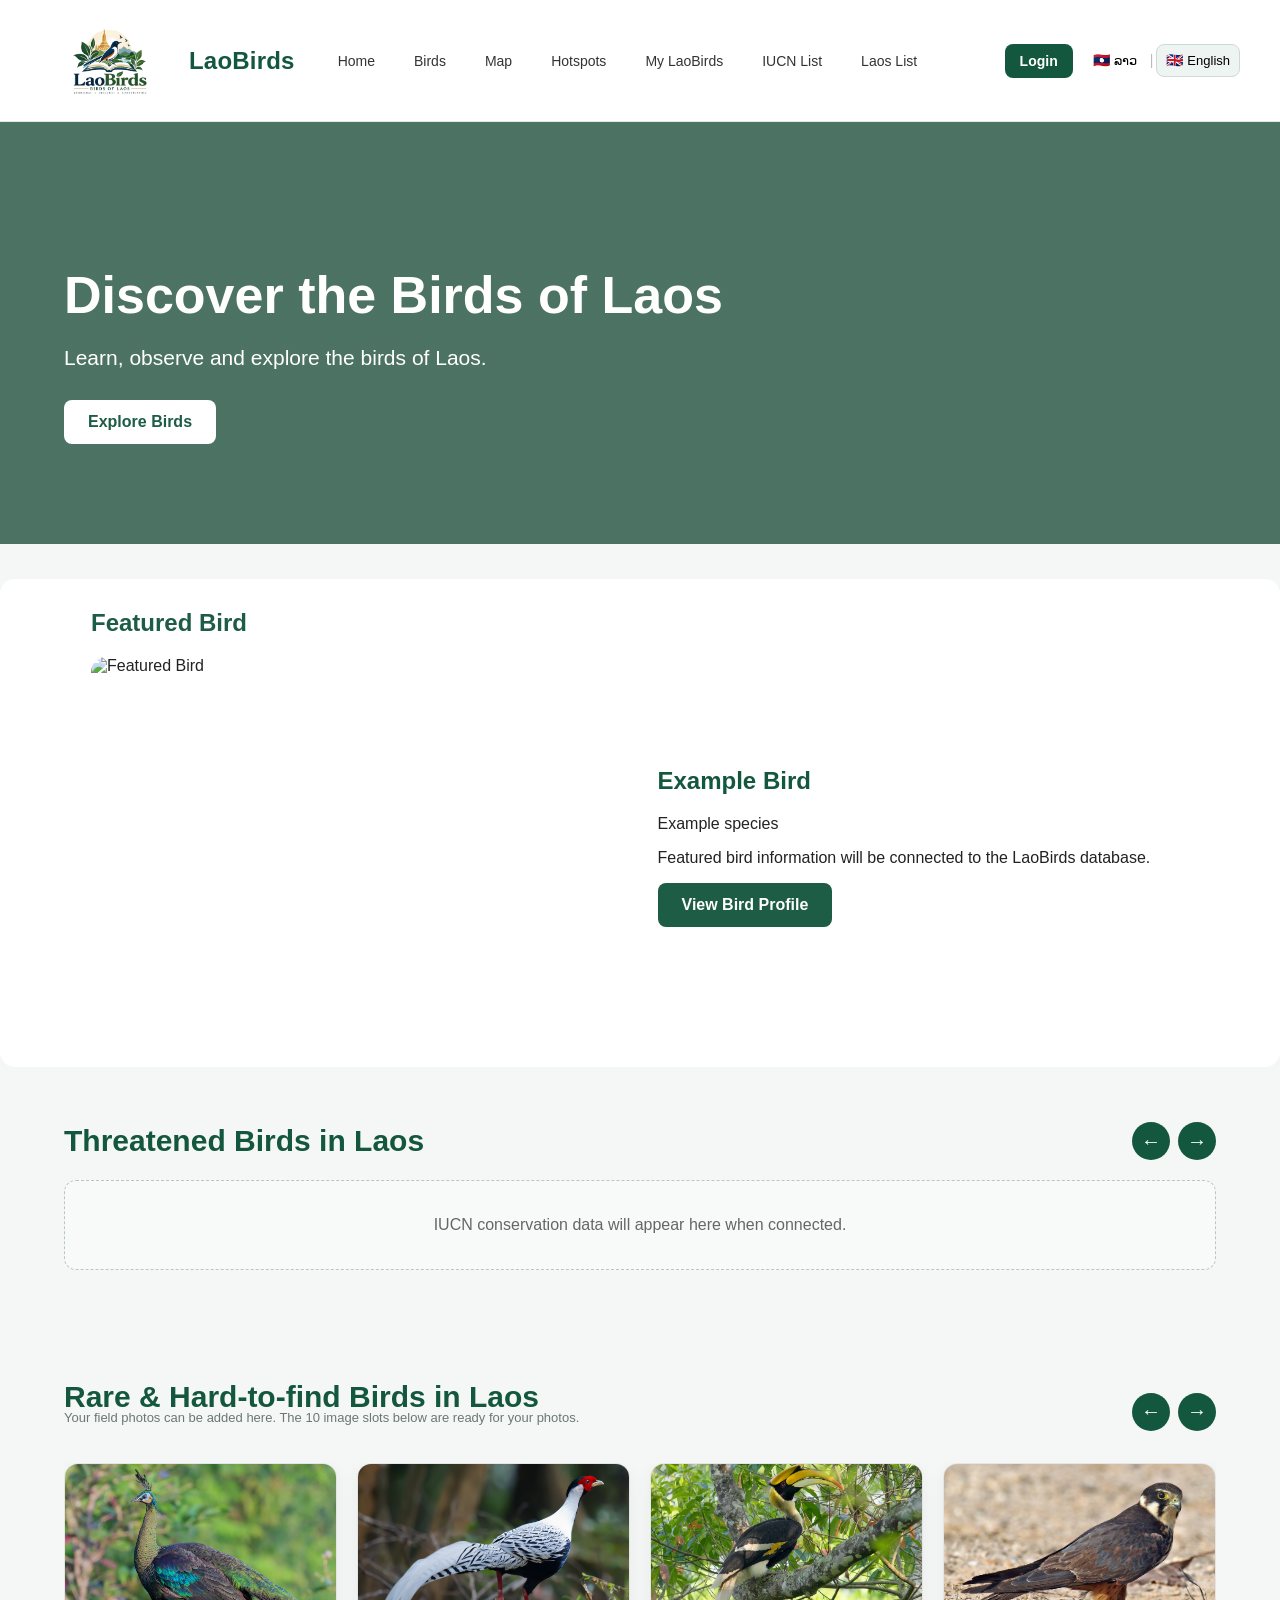
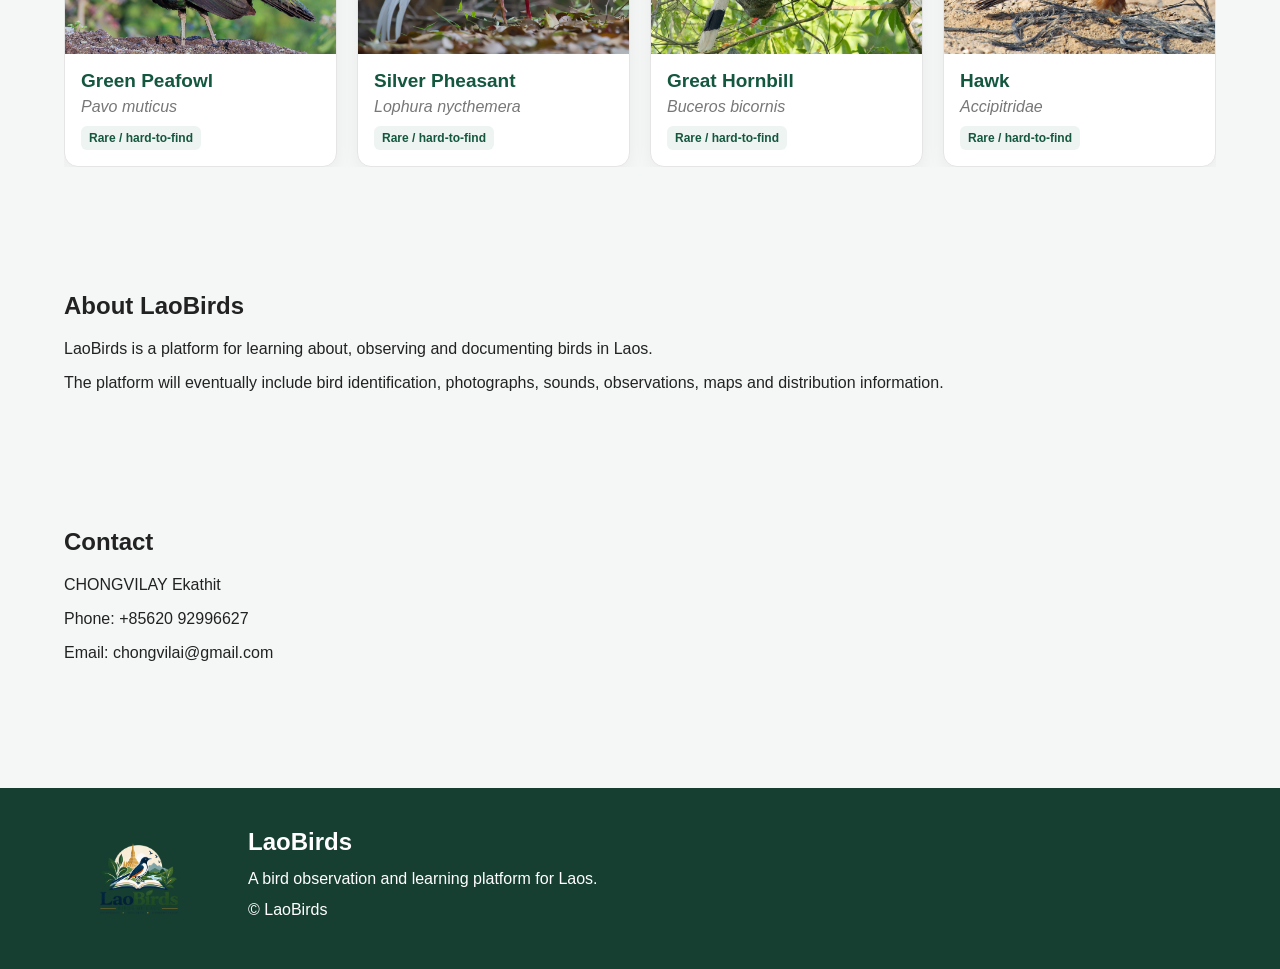
==== commit 4f656925: "Add files via upload" ====
--- a/index.html
+++ b/index.html
@@ -816,13 +816,13 @@
 
     /* =========================================
        RARE BIRD PHOTOS
-       Actual files are in images/rare/
+       Actual files are in 
        rare (1).png ... rare (10).png
        ========================================= */
 
     const rareBirds = [
     {
-        image: "images/rare/rare (1).png",
+        image: "rare (1).png",
         id: "LB-001",
         englishName: "Green Peafowl",
         laoName: "ນົກຍູງ",
@@ -831,7 +831,7 @@
         labelLo: "ຫາຍາກ / ພົບເຫັນຍາກ"
     },
     {
-        image: "images/rare/rare (2).png",
+        image: "rare (2).png",
         id: "LB-002",
         englishName: "Silver Pheasant",
         laoName: "ໄກ່ຂວາຫຼວງ (ໄກ້ຂວາຫຼວງຫຼັງຂາວ)",
@@ -840,7 +840,7 @@
         labelLo: "ຫາຍາກ / ພົບເຫັນຍາກ"
     },
     {
-        image: "images/rare/rare (3).png",
+        image: "rare (3).png",
         id: "LB-003",
         englishName: "Great Hornbill",
         laoName: "ນົກກົດຄໍຄຳ",
@@ -849,7 +849,7 @@
         labelLo: "ຫາຍາກ / ພົບເຫັນຍາກ"
     },
     {
-        image: "images/rare/rare (4).jpg",
+        image: "rare (4).jpg",
         id: "LB-004",
         englishName: "Hawk",
         laoName: "ແຫຼວມຸມ",
@@ -858,7 +858,7 @@
         labelLo: "ຫາຍາກ / ພົບເຫັນຍາກ"
     },
     {
-        image: "images/rare/rare (5).png",
+        image: "rare (5).png",
         id: "LB-005",
         englishName: "Baya Weaver",
         laoName: "ນົກກະຈອກຟ້າເອີກເຫຼືອງ",
@@ -867,7 +867,7 @@
         labelLo: "ຫາຍາກ / ພົບເຫັນຍາກ"
     },
     {
-        image: "images/rare/rare (6).png",
+        image: "rare (6).png",
         id: "LB-006",
         englishName: "Imperial Eagle",
         laoName: "ແຫຼວອິນຊີປານ້ອຍ",
@@ -876,7 +876,7 @@
         labelLo: "ຫາຍາກ / ພົບເຫັນຍາກ"
     },
     {
-        image: "images/rare/rare (7).png",
+        image: "rare (7).png",
         id: "LB-007",
         englishName: "Red-billed Blue Magpie",
         laoName: "ນົກສີດາ",
@@ -885,7 +885,7 @@
         labelLo: "ຫາຍາກ / ພົບເຫັນຍາກ"
     },
     {
-        image: "images/rare/rare (8).png",
+        image: "rare (8).png",
         id: "LB-008",
         englishName: "Oriental Darter",
         laoName: "ນົກຄໍງູ",
@@ -894,7 +894,7 @@
         labelLo: "ຫາຍາກ / ພົບເຫັນຍາກ"
     },
     {
-        image: "images/rare/rare (9).png",
+        image: "rare (9).png",
         id: "LB-009",
         englishName: "Lesser Fish Eagle",
         laoName: "ແຫຼວອິນຊີ",
@@ -903,7 +903,7 @@
         labelLo: "ຫາຍາກ / ພົບເຫັນຍາກ"
     },
     {
-        image: "images/rare/rare (10).png",
+        image: "rare (10).png",
         id: "LB-010",
         englishName: "Garganey",
         laoName: "ນົກເປັດລາຍ",
